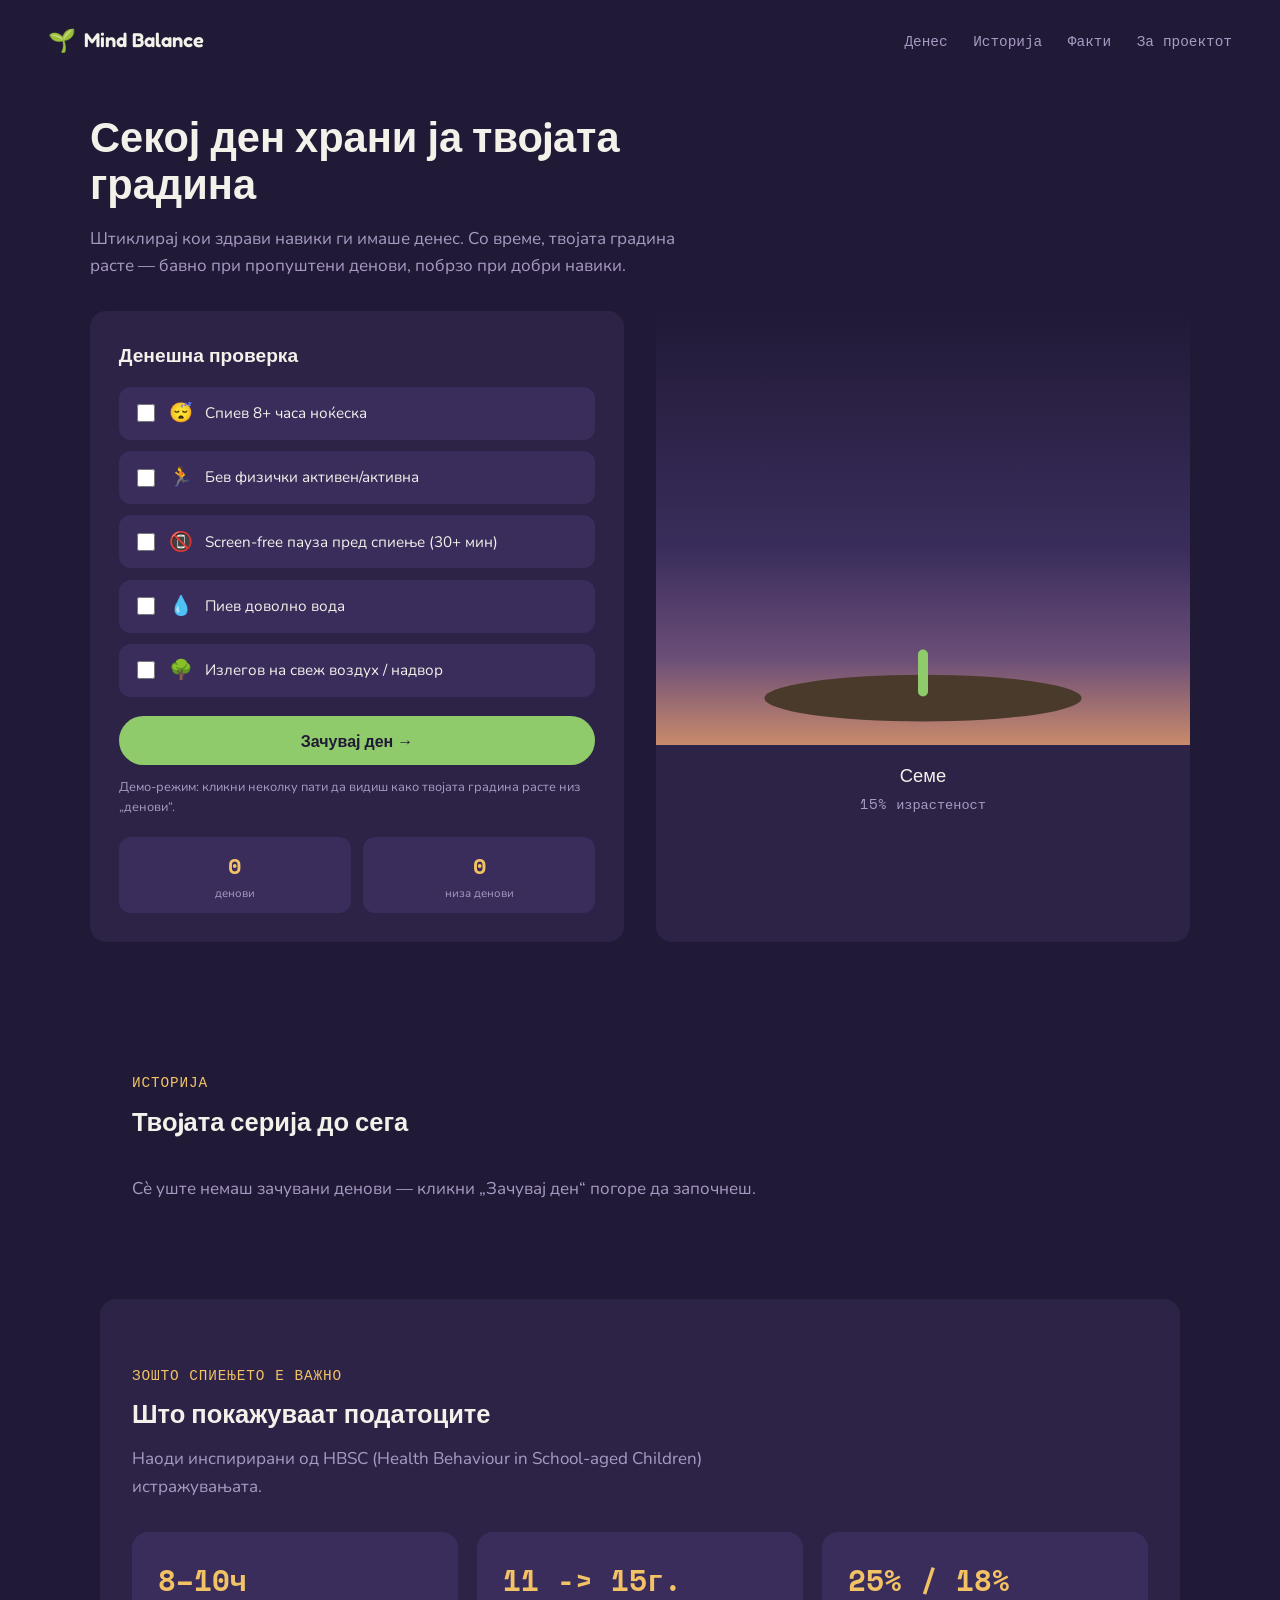
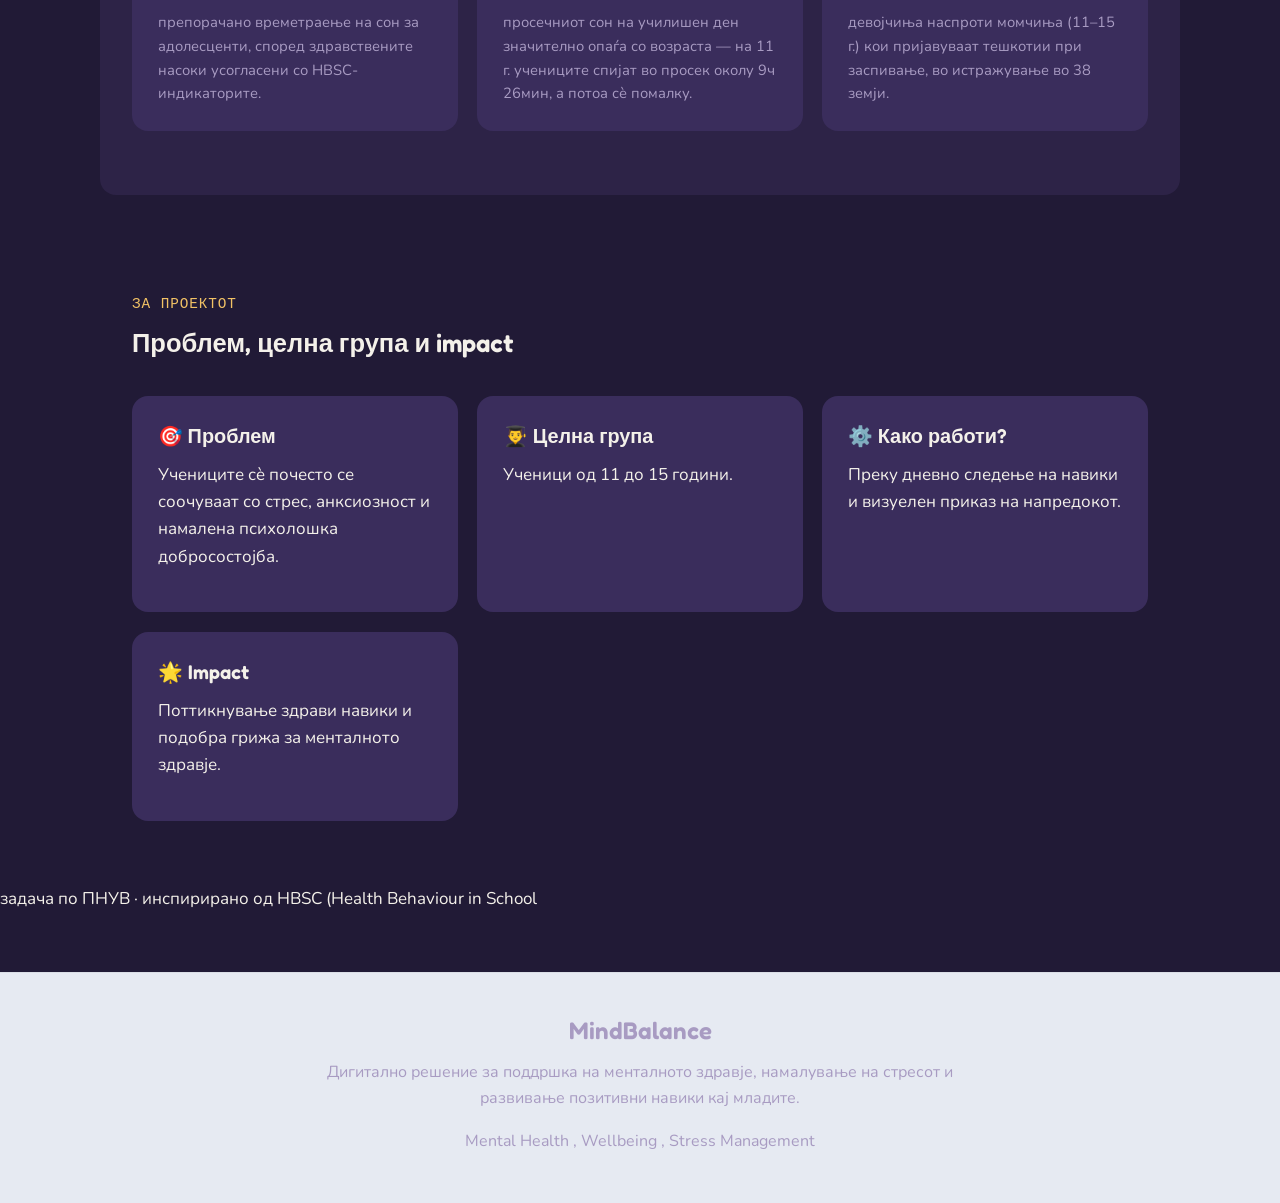
==== index.html @ 974d1cc6 "Initial commit" ====
<!DOCTYPE html>
<html lang="mk">
<head>
<meta charset="UTF-8">
<meta name="viewport" content="width=device-width, initial-scale=1.0">
<title>MindBalance — твоja градина на здрави навики</title>
<link rel="preconnect" href="https://fonts.googleapis.com">
<link rel="preconnect" href="https://fonts.gstatic.com" crossorigin>
<link href="https://fonts.googleapis.com/css2?family=Fredoka:wght@400;500;600;700&family=Nunito:wght@400;500;600;700&family=Space+Mono:wght@400;700&display=swap" rel="stylesheet">
<link rel="stylesheet" href="style.css">
</head>
<body>

<header class="topbar">
  <div class="topbar__brand">
    <span class="topbar__mark" aria-hidden="true">🌱</span>
    <span class="topbar__name">Mind Balance</span>
  </div>
  <nav class="topbar__nav" aria-label="Главна навигација">
    <a href="#denes">Денес</a>
    <a href="#istorija">Историја</a>
    <a href="#zaspienje">Факти</a>
      <a href="#proekt">За проектот</a>
  </nav>
</header>

<main>

  <!-- DAILY CHECK-IN + GARDEN -->
  <section class="app" id="denes">
    <div class="app__head">
      <h1>Секој ден храни ја твоjата градина</h1>
      <p class="app__lede">Штиклирај кои здрави навики ги имаше денес. Со време, твоjата градина расте — бавно при пропуштени денови, побрзо при добри навики.</p>
    </div>

    <div class="app__grid">

      <div class="checkin">
        <h2 class="checkin__title">Денешна проверка</h2>
        <ul class="habit-list">
          <li class="habit">
            <label>
              <input type="checkbox" data-habit="sleep">
              <span class="habit__icon">😴</span>
              <span class="habit__text">Спиев 8+ часа ноќеска</span>
            </label>
          </li>
          <li class="habit">
            <label>
              <input type="checkbox" data-habit="activity">
              <span class="habit__icon">🏃</span>
              <span class="habit__text">Бев физички активен/активна</span>
            </label>
          </li>
          <li class="habit">
            <label>
              <input type="checkbox" data-habit="screenfree">
              <span class="habit__icon">📵</span>
              <span class="habit__text">Screen-free пауза пред спиење (30+ мин)</span>
            </label>
          </li>
          <li class="habit">
            <label>
              <input type="checkbox" data-habit="water">
              <span class="habit__icon">💧</span>
              <span class="habit__text">Пиев доволно вода</span>
            </label>
          </li>
          <li class="habit">
            <label>
              <input type="checkbox" data-habit="outdoors">
              <span class="habit__icon">🌳</span>
              <span class="habit__text">Излегов на свеж воздух / надвор</span>
            </label>
          </li>
        </ul>

        <button class="btn btn--primary btn--wide" id="saveDayBtn">Зачувај ден →</button>
        <p class="checkin__hint">Демо-режим: кликни неколку пати да видиш како твоjата градина расте низ „денови“.</p>

        <div class="badges">
          <span class="badge"><span class="badge__num" id="dayCount">0</span><span class="badge__label">денови</span></span>
          <span class="badge"><span class="badge__num" id="streakCount">0</span><span class="badge__label">низа денови </span></span>
        </div>
      </div>

      <div class="garden-wrap">
        <div class="garden-sky">
          <svg id="gardenSvg" viewBox="0 0 320 260" role="img" aria-label="Илустрација на растечка градина според твоите навики">
            <ellipse cx="160" cy="232" rx="95" ry="14" class="garden-soil"/>
            <line x1="160" y1="228" x2="160" y2="80" id="stemLine" class="garden-stem"/>
            <g id="leaf1" class="garden-leaf">
              <path d="M160,170 C130,160 120,140 140,128 C155,140 160,155 160,170 Z" class="garden-leaf__shape"/>
            </g>
            <g id="leaf2" class="garden-leaf">
              <path d="M160,150 C190,140 200,120 180,108 C165,120 160,135 160,150 Z" class="garden-leaf__shape"/>
            </g>
            <g id="bud" class="garden-bud">
              <circle cx="160" cy="80" r="11" class="garden-bud__shape"/>
            </g>
            <g id="flower" class="garden-flower">
              <circle cx="160" cy="58" r="9" class="petal"/>
              <circle cx="178" cy="70" r="9" class="petal"/>
              <circle cx="172" cy="92" r="9" class="petal"/>
              <circle cx="148" cy="92" r="9" class="petal"/>
              <circle cx="142" cy="70" r="9" class="petal"/>
              <circle cx="160" cy="75" r="8" class="flower-center"/>
            </g>
          </svg>
        </div>
        <p class="garden-stage" id="gardenStage">Никулец</p>
        <p class="garden-pct"><span id="growthPct">15</span>% израстеност</p>
        <p class="garden-msg" id="gardenMsg"></p>
      </div>

    </div>
  </section>

  <!-- HISTORY -->
  <section class="panel" id="istorija">
    <div class="panel__head">
      <p class="eyebrow">Историја</p>
      <h2>Твоjата серија до сега</h2>
    </div>
    <p class="panel__sub" id="historyEmpty">Сѐ уште немаш зачувани денови — кликни „Зачувај ден“ погоре да започнеш.</p>
    <div class="history-strip" id="historyStrip" hidden></div>
  </section>

  <!-- SLEEP SCIENCE -->
  <section class="panel panel--dark" id="zaspienje">
    <div class="panel__head">
      <p class="eyebrow">Зошто спиењето е важно</p>
      <h2>Што покажуваат податоците</h2>
      <p class="panel__sub">Наоди инспирирани од HBSC (Health Behaviour in School-aged Children) истражувањата.</p>
    </div>
    <div class="stat-grid">
      <div class="stat-card">
        <span class="stat-card__num">8–10ч</span>
        <p class="stat-card__text">препорачано времетраење на сон за адолесценти, според здравствените насоки усогласени со HBSC-индикаторите.</p>
      </div>
      <div class="stat-card">
        <span class="stat-card__num">11 -> 15г.</span>
        <p class="stat-card__text">просечниот сон на училишен ден значително опаѓа со возраста — на 11 г. учениците спијат во просек околу 9ч 26мин, а потоа сѐ помалку.</p>
      </div>
      <div class="stat-card">
        <span class="stat-card__num">25% / 18%</span>
        <p class="stat-card__text">девојчиња наспроти момчиња (11–15 г.) кои пријавуваат тешкотии при заспивање, во истражување во 38 земји.</p>
      </div>
    </div>
  </section>

  <!-- ABOUT -->
  <section class="panel panel--about" id="proekt">
    <div class="panel__head">
      <p class="eyebrow">За проектот</p>
      <h2>Проблем, целна група и impact</h2>
    </div>
    <div>

        <div class="stat-grid">

            <div class="stat-card">
                <h3>🎯 Проблем</h3>
                <p>
                    Учениците сè почесто се соочуваат со стрес,
                    анксиозност и намалена психолошка добросостојба.
                </p>
            </div>

            <div class="stat-card">
                <h3>👨‍🎓 Целна група</h3>
                <p>
                    Ученици од 11 до 15 години.
                </p>
            </div>

            <div class="stat-card">
                <h3>⚙️ Како работи?</h3>
                <p>
                    Преку дневно следење на навики и визуелен
                    приказ на напредокот.
                </p>
            </div>

            <div class="stat-card">
                <h3>🌟 Impact</h3>
                <p>
                    Поттикнување здрави навики и подобра грижа
                    за менталното здравје.
                </p>
            </div>

        </div>
    </div>
  </section>

</main>

<!--<footer class="footer">-->
<!--  <p>Изработено како дополнителна задача по ПНУВ · инспирирано од HBSC (Health Behaviour in School-aged Children) · едукативен прототип, без чување податоци на сервер.</p>-->
<!--</footer>-->
задача по ПНУВ · инспирирано од HBSC (Health Behaviour in School
<footer class="footer">

    <h2>MindBalance</h2>

    <p>
        Дигитално решение за поддршка на менталното здравје,
        намалување на стресот и развивање позитивни навики кај младите.
    </p>

    <div class="footer-tags">
        <span>Mental Health , </span>
        <span>Wellbeing , </span>
        <span>Stress Management</span>
    </div>


</footer>

<script src="script.js"></script>
</body>
</html>
---- style.css ----
/* ============================================================
   Никни — design tokens
   ============================================================ */
:root{
  --ink:        #211A36;
  --surface:    #2D2347;
  --surface-2:  #3A2D5C;
  --green:      #8FCB6B;   /* growth */
  --gold:       #F2C265;   /* dawn / streak / water highlight */
  --pink:       #E991A8;   /* flower petals */
  --text:       #F4F1EA;
  --muted:      #A89BC2;

  --font-display: "Fredoka", sans-serif;
  --font-body:    "Nunito", sans-serif;
  --font-mono:    "Space Mono", monospace;

  --radius: 16px;
  --max-w: 1080px;
}

@media (prefers-reduced-motion: reduce){
  *{ animation-duration: 0.001ms !important; transition-duration: 0.001ms !important; }
}

*{ box-sizing: border-box; }
html{ scroll-behavior: smooth; }

body{
  margin:0;
  background: var(--ink);
  color: var(--text);
  font-family: var(--font-body);
  line-height: 1.6;
  font-size: 17px;
}

::selection{ background: var(--green); color: var(--ink); }
a{ color: var(--green); }

:focus-visible{
  outline: 2px solid var(--gold);
  outline-offset: 3px;
  border-radius: 4px;
}

h1,h2,h3{ font-family: var(--font-display); font-weight: 600; margin: 0 0 0.4em; }
p{ margin: 0 0 1em; color: var(--text); }

.eyebrow{
  font-family: var(--font-mono);
  font-size: 0.90rem;
  letter-spacing: 0.06em;
  text-transform: uppercase;
  color: var(--gold);
  margin: 0 0 0.6em;
}

/* ============================================================
   Topbar
   ============================================================ */
.topbar{
  display:flex; align-items:center; justify-content:space-between;
  padding: 1.4rem clamp(1.2rem, 4vw, 3rem);
  max-width: 1280px; margin: 0 auto;
}
.topbar__brand{ display:flex; align-items:center; gap:0.5rem; font-family: var(--font-display); font-weight:600; font-size:1.25rem; }
.topbar__mark{ font-size:1.4rem; }
.topbar__nav{ display:flex; gap: clamp(0.8rem, 2vw, 1.6rem); font-family: var(--font-mono); font-size: 0.90rem; }
.topbar__nav a{ color: var(--muted); text-decoration:none; }
.topbar__nav a:hover{ color: var(--text); }

/* ============================================================
   Buttons
   ============================================================ */
.btn{
  display:inline-flex; align-items:center; justify-content:center; gap:0.5rem;
  font-family: var(--font-display); font-weight:600; font-size: 1rem;
  padding: 0.85rem 1.6rem; border-radius: 999px; border: 1px solid transparent;
  cursor:pointer; text-decoration:none; transition: transform .15s ease, background .15s ease;
}
.btn--primary{ background: var(--green); color: var(--ink); }
.btn--primary:hover{ transform: translateY(-1px); background:#a3d984; }
.btn--wide{ width:100%; }

/* ============================================================
   App section (daily check-in dashboard — the page's main job)
   ============================================================ */
.app{
  max-width: 1180px; margin: 0 auto;
  padding: clamp(1rem, 4vw, 2rem) clamp(1.2rem, 4vw, 2.5rem) clamp(2.5rem, 5vw, 4rem);
}
.app__head{ max-width: 60ch; margin-bottom: 2rem; }
.app__head h1{ font-size: clamp(1.9rem, 4vw, 2.6rem); line-height:1.15; }
.app__lede{ color: var(--muted); }

.app__grid{
  display:grid; grid-template-columns: 1fr 1fr; gap: 2rem;
  align-items: stretch;
}

.checkin{
  background: var(--surface); border-radius: var(--radius);
  padding: 1.8rem; display:flex; flex-direction:column;
}
.checkin__title{ font-size: 1.2rem; margin-bottom: 1rem; }
.habit-list{ list-style:none; margin:0 0 1.2rem; padding:0; display:flex; flex-direction:column; gap:0.7rem; }
.habit label{
  display:flex; align-items:center; gap:0.7rem; cursor:pointer;
  background: var(--surface-2); padding: 0.7rem 0.9rem; border-radius: 12px;
  transition: background .15s ease;
}
.habit input[type="checkbox"]{ width:18px; height:18px; accent-color: var(--green); cursor:pointer; flex-shrink:0; }
.habit__icon{ font-size: 1.2rem; }
.habit__text{ font-size: 0.95rem; }
.habit:has(input:checked) label{ background: rgba(143,203,107,0.18); }

.checkin__hint{ font-size: 0.8rem; color: var(--muted); margin: 0.7rem 0 0; }

.badges{ display:flex; gap: 0.8rem; margin-top: 1.2rem; }
.badge{
  background: var(--surface-2); border-radius: 12px; padding: 0.7rem 1rem;
  display:flex; flex-direction:column; align-items:center; flex:1;
}
.badge__num{ font-family: var(--font-mono); font-size: 1.4rem; color: var(--gold); font-weight:700; }
.badge__label{ font-size: 0.72rem; color: var(--muted); }

/* ============================================================
   Garden visual (signature element)
   ============================================================ */
.garden-wrap{
  display:flex; flex-direction:column; align-items:center; text-align:center;
  border-radius: var(--radius); overflow:hidden; background: var(--surface);
}
.garden-sky{
  width:100%; aspect-ratio: 320/260;
  background: linear-gradient(180deg, #211A36 0%, #3A2D5C 55%, #6B4E78 80%, #C98A6B 100%);
  display:flex; align-items:flex-end; justify-content:center;
}
.garden-sky svg{ width: 100%; height: 100%; }
.garden-soil{ fill: #4A3A2C; }
.garden-stem{
  stroke: var(--green); stroke-width: 6; stroke-linecap: round;
  stroke-dasharray: 148; stroke-dashoffset: 148;
  transition: stroke-dashoffset 0.8s ease;
}
.garden-leaf{ opacity: 0; transform-origin: center; transition: opacity 0.6s ease; }
.garden-leaf__shape{ fill: var(--green); }
.garden-bud{ opacity: 0; transition: opacity 0.5s ease; }
.garden-bud__shape{ fill: #C9DDA0; }
.garden-flower{ opacity: 0; transition: opacity 0.6s ease; }
.petal{ fill: var(--pink); }
.flower-center{ fill: var(--gold); }

.garden-stage{ font-family: var(--font-display); font-size: 1.15rem; margin: 1rem 0 0.2rem; }
.garden-pct{ font-family: var(--font-mono); color: var(--muted); font-size: 0.85rem; margin: 0; }
.garden-msg{ font-size: 0.85rem; color: var(--gold); min-height: 1.4em; margin: 0.5rem 0 1.2rem; }

/* ============================================================
   Panels
   ============================================================ */
.panel{
  max-width: var(--max-w); margin: 0 auto;
  padding: clamp(2.5rem, 6vw, 4rem) clamp(1.2rem, 4vw, 2rem);
}
.panel--dark{ background: var(--surface); border-radius: var(--radius); margin: 1rem auto 2rem; }
.panel__head{ max-width: 60ch; margin-bottom: 2rem; }
.panel__sub{ color: var(--muted); }

/* ============================================================
   History strip
   ============================================================ */
.history-strip{ display:flex; flex-wrap:wrap; gap: 0.6rem; }
.history-dot{
  width: 44px; height: 44px; border-radius: 50%;
  display:flex; align-items:center; justify-content:center;
  font-family: var(--font-mono); font-size: 0.75rem; font-weight:700; color: var(--ink);
}
.history-dot--high{ background: var(--green); }
.history-dot--mid{ background: var(--gold); }
.history-dot--low{ background: var(--surface-2); color: var(--muted); }

/* ============================================================
   Sleep stats
   ============================================================ */
.stat-grid{ display:grid; grid-template-columns: repeat(3, 1fr); gap: 1.2rem; }
.stat-card{ background: var(--surface-2); border-radius: var(--radius); padding: 1.6rem; }
.stat-card__num{ display:block; font-family: var(--font-mono); font-size: 1.8rem; color: var(--gold); font-weight:700; }
.stat-card__text{ color: var(--muted); font-size: 0.92rem; margin: 0.5rem 0 0; }
.stat-card:hover {
    transform: translateY(-5px);
    background: var(--ink);
}
#proekt > div:nth-child(2) > div > div:nth-child(n):hover {
    transform: translateY(-5px);
    background: var(--muted);
}


/* ============================================================
   About
   ============================================================ */
.about-grid{ display:grid; grid-template-columns: repeat(2, 1fr); gap: 1.8rem 2.5rem; }
.about-grid h3{ font-size: 1.05rem; color: var(--green); }
.about-grid p{ color: var(--muted); }

/* ============================================================
   Footer
   ============================================================ */
.footer{
    text-align:center;
    padding: 2.4rem 1.2rem 3rem;
    font-size: 16px;
    color: var(--muted);
    background: #e6eaf2;
    margin-top: 60px;
    border-top: 1px solid rgba(0,0,0,0.05);
}

.footer h2 {
    color: var(--primary);
    margin-bottom: 10px;
}

.footer p {
    color: var(--muted);
    max-width: 700px;
    margin: auto;
}

.footer-tags {
    margin-top: 18px;
}

/* ============================================================
   Responsive
   ============================================================ */
@media (max-width: 860px){
  .app__grid{ grid-template-columns: 1fr; }
  .stat-grid{ grid-template-columns: 1fr; }
  .about-grid{ grid-template-columns: 1fr; }
  .topbar{ flex-direction:column; gap: 0.8rem; }
}
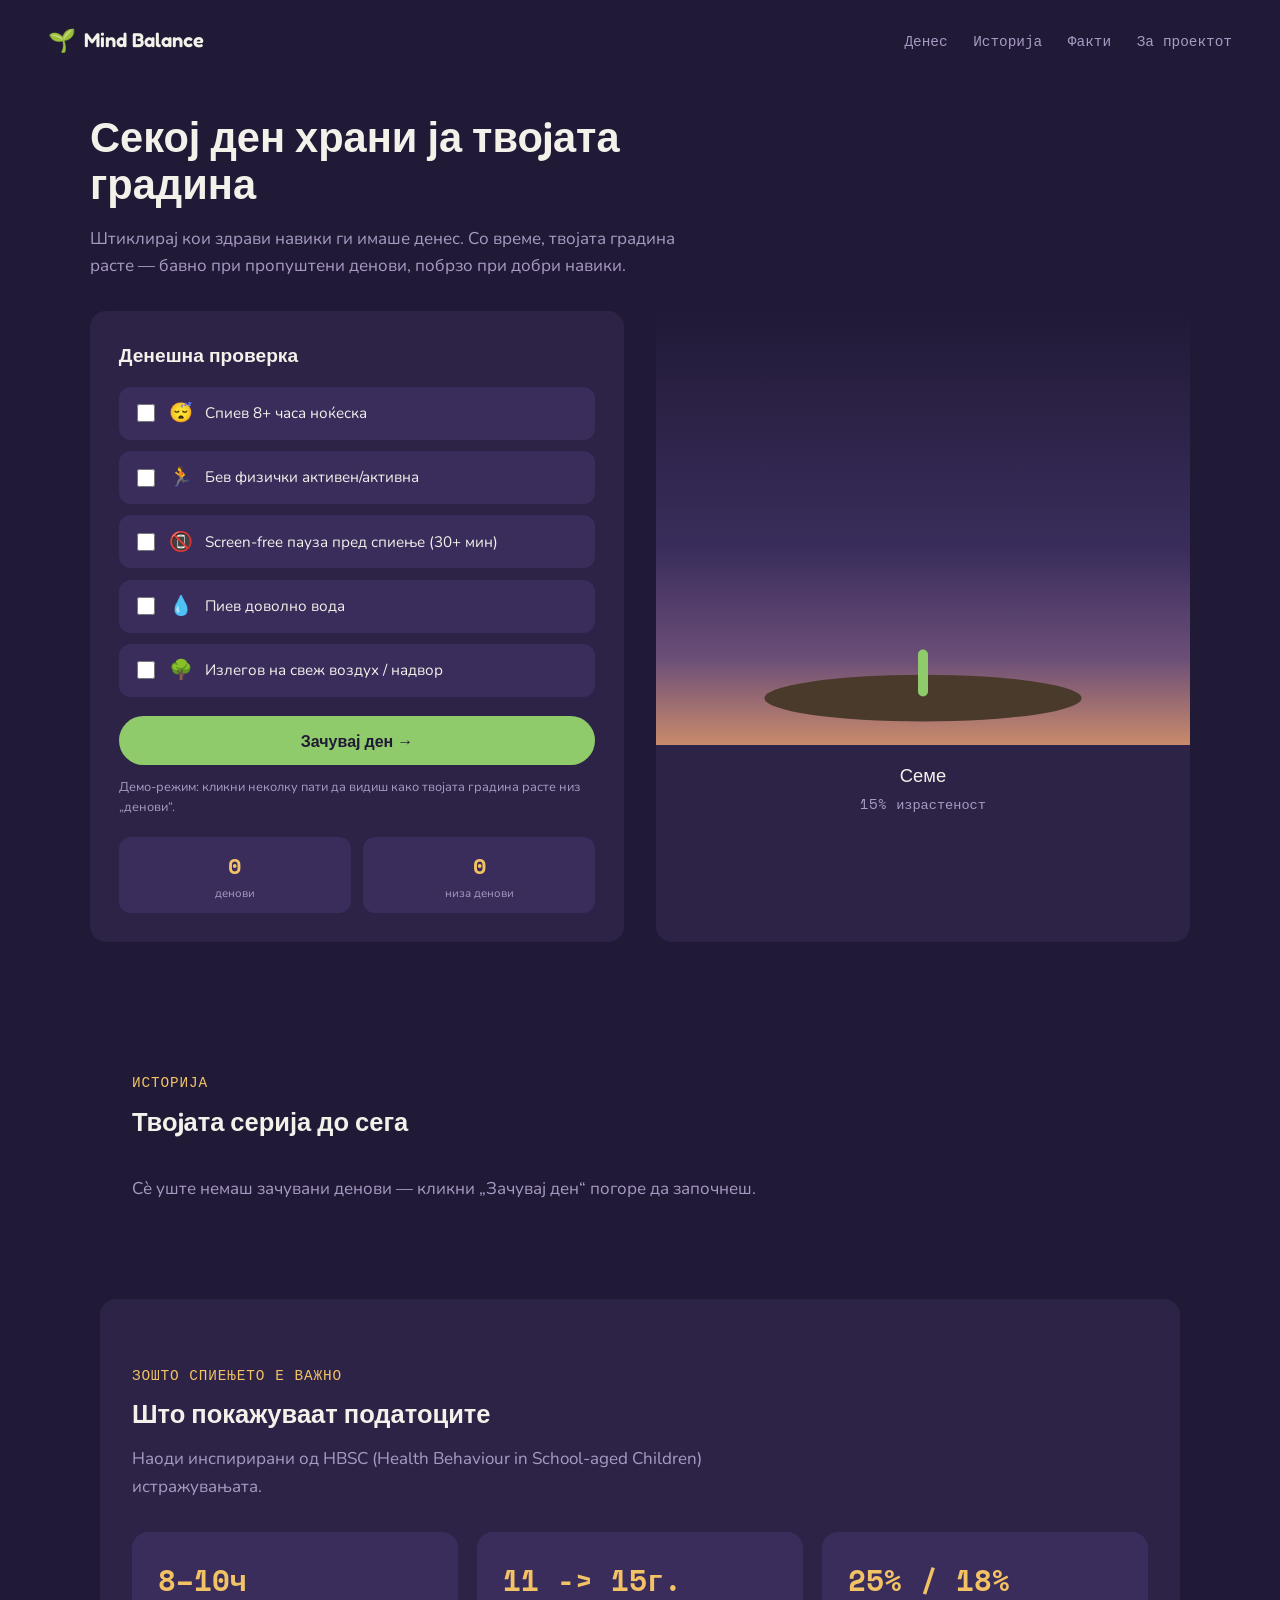
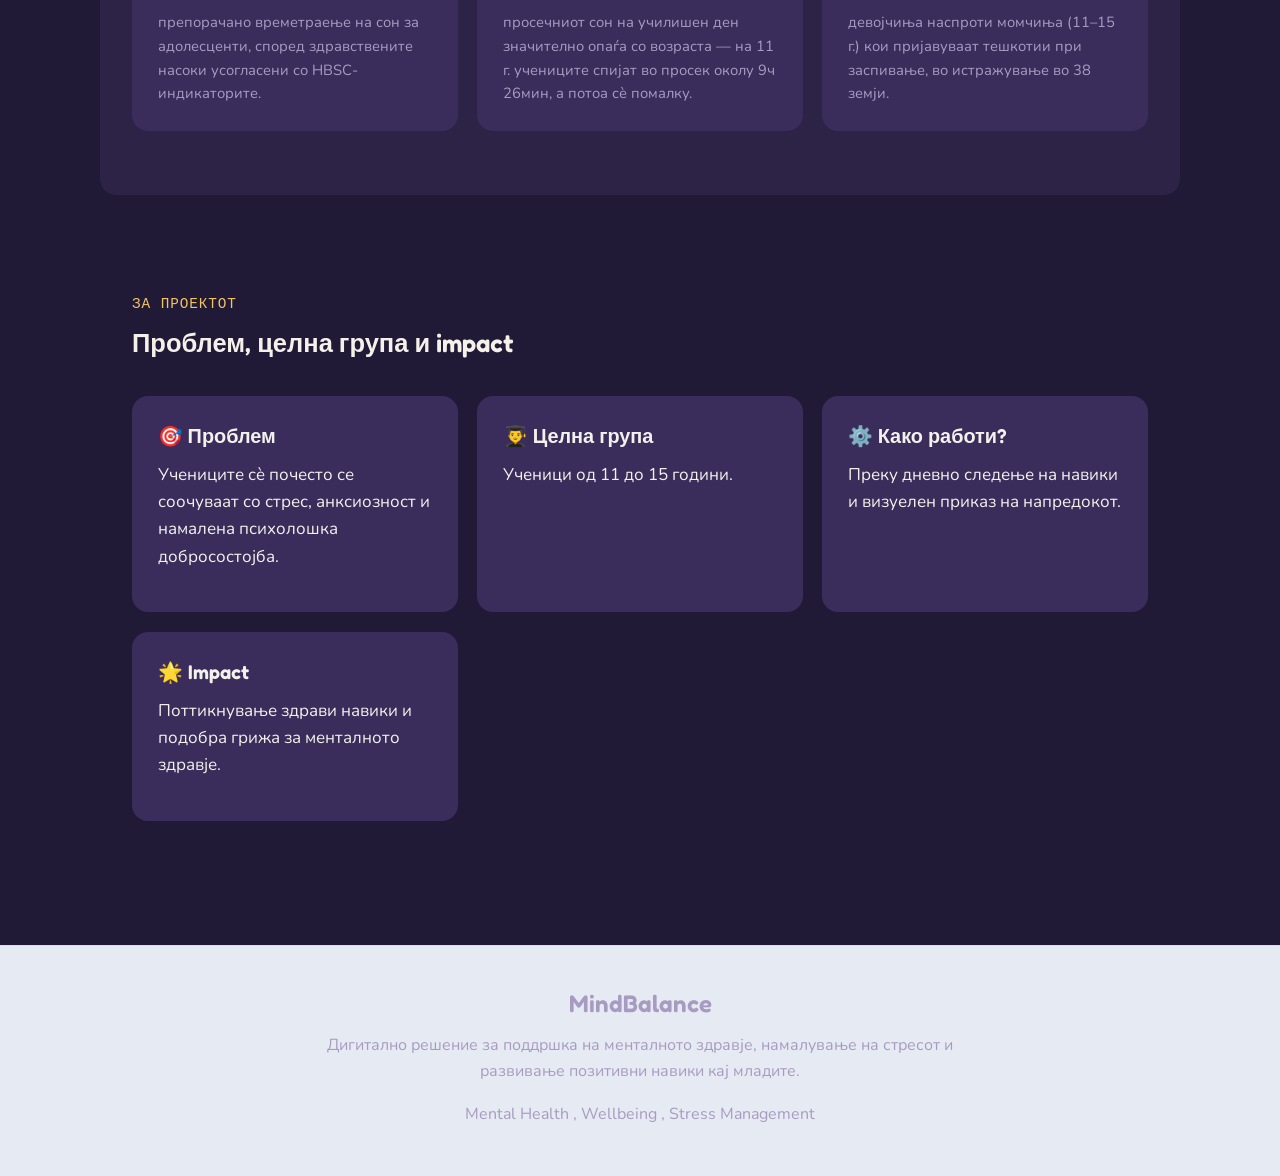
==== commit a069a0d5: "Changes" ====
--- a/index.html
+++ b/index.html
@@ -1,205 +1,205 @@
 <!DOCTYPE html>
 <html lang="mk">
 <head>
-<meta charset="UTF-8">
-<meta name="viewport" content="width=device-width, initial-scale=1.0">
-<title>MindBalance — твоja градина на здрави навики</title>
-<link rel="preconnect" href="https://fonts.googleapis.com">
-<link rel="preconnect" href="https://fonts.gstatic.com" crossorigin>
-<link href="https://fonts.googleapis.com/css2?family=Fredoka:wght@400;500;600;700&family=Nunito:wght@400;500;600;700&family=Space+Mono:wght@400;700&display=swap" rel="stylesheet">
-<link rel="stylesheet" href="style.css">
+    <meta charset="UTF-8">
+    <meta name="viewport" content="width=device-width, initial-scale=1.0">
+    <title>MindBalance — твоja градина на здрави навики</title>
+    <link rel="preconnect" href="https://fonts.googleapis.com">
+    <link rel="preconnect" href="https://fonts.gstatic.com" crossorigin>
+    <link href="https://fonts.googleapis.com/css2?family=Fredoka:wght@400;500;600;700&family=Nunito:wght@400;500;600;700&family=Space+Mono:wght@400;700&display=swap" rel="stylesheet">
+    <link rel="stylesheet" href="style.css">
 </head>
 <body>
 
 <header class="topbar">
-  <div class="topbar__brand">
-    <span class="topbar__mark" aria-hidden="true">🌱</span>
-    <span class="topbar__name">Mind Balance</span>
-  </div>
-  <nav class="topbar__nav" aria-label="Главна навигација">
-    <a href="#denes">Денес</a>
-    <a href="#istorija">Историја</a>
-    <a href="#zaspienje">Факти</a>
-      <a href="#proekt">За проектот</a>
-  </nav>
+    <div class="topbar__brand">
+        <span class="topbar__mark" aria-hidden="true">🌱</span>
+        <span class="topbar__name">Mind Balance</span>
+    </div>
+    <nav class="topbar__nav" aria-label="Главна навигација">
+        <a href="#denes">Денес</a>
+        <a href="#istorija">Историја</a>
+        <a href="#zaspienje">Факти</a>
+        <a href="#proekt">За проектот</a>
+    </nav>
 </header>
 
 <main>
 
-  <!-- DAILY CHECK-IN + GARDEN -->
-  <section class="app" id="denes">
-    <div class="app__head">
-      <h1>Секој ден храни ја твоjата градина</h1>
-      <p class="app__lede">Штиклирај кои здрави навики ги имаше денес. Со време, твоjата градина расте — бавно при пропуштени денови, побрзо при добри навики.</p>
-    </div>
-
-    <div class="app__grid">
-
-      <div class="checkin">
-        <h2 class="checkin__title">Денешна проверка</h2>
-        <ul class="habit-list">
-          <li class="habit">
-            <label>
-              <input type="checkbox" data-habit="sleep">
-              <span class="habit__icon">😴</span>
-              <span class="habit__text">Спиев 8+ часа ноќеска</span>
-            </label>
-          </li>
-          <li class="habit">
-            <label>
-              <input type="checkbox" data-habit="activity">
-              <span class="habit__icon">🏃</span>
-              <span class="habit__text">Бев физички активен/активна</span>
-            </label>
-          </li>
-          <li class="habit">
-            <label>
-              <input type="checkbox" data-habit="screenfree">
-              <span class="habit__icon">📵</span>
-              <span class="habit__text">Screen-free пауза пред спиење (30+ мин)</span>
-            </label>
-          </li>
-          <li class="habit">
-            <label>
-              <input type="checkbox" data-habit="water">
-              <span class="habit__icon">💧</span>
-              <span class="habit__text">Пиев доволно вода</span>
-            </label>
-          </li>
-          <li class="habit">
-            <label>
-              <input type="checkbox" data-habit="outdoors">
-              <span class="habit__icon">🌳</span>
-              <span class="habit__text">Излегов на свеж воздух / надвор</span>
-            </label>
-          </li>
-        </ul>
-
-        <button class="btn btn--primary btn--wide" id="saveDayBtn">Зачувај ден →</button>
-        <p class="checkin__hint">Демо-режим: кликни неколку пати да видиш како твоjата градина расте низ „денови“.</p>
-
-        <div class="badges">
-          <span class="badge"><span class="badge__num" id="dayCount">0</span><span class="badge__label">денови</span></span>
-          <span class="badge"><span class="badge__num" id="streakCount">0</span><span class="badge__label">низа денови </span></span>
-        </div>
-      </div>
-
-      <div class="garden-wrap">
-        <div class="garden-sky">
-          <svg id="gardenSvg" viewBox="0 0 320 260" role="img" aria-label="Илустрација на растечка градина според твоите навики">
-            <ellipse cx="160" cy="232" rx="95" ry="14" class="garden-soil"/>
-            <line x1="160" y1="228" x2="160" y2="80" id="stemLine" class="garden-stem"/>
-            <g id="leaf1" class="garden-leaf">
-              <path d="M160,170 C130,160 120,140 140,128 C155,140 160,155 160,170 Z" class="garden-leaf__shape"/>
-            </g>
-            <g id="leaf2" class="garden-leaf">
-              <path d="M160,150 C190,140 200,120 180,108 C165,120 160,135 160,150 Z" class="garden-leaf__shape"/>
-            </g>
-            <g id="bud" class="garden-bud">
-              <circle cx="160" cy="80" r="11" class="garden-bud__shape"/>
-            </g>
-            <g id="flower" class="garden-flower">
-              <circle cx="160" cy="58" r="9" class="petal"/>
-              <circle cx="178" cy="70" r="9" class="petal"/>
-              <circle cx="172" cy="92" r="9" class="petal"/>
-              <circle cx="148" cy="92" r="9" class="petal"/>
-              <circle cx="142" cy="70" r="9" class="petal"/>
-              <circle cx="160" cy="75" r="8" class="flower-center"/>
-            </g>
-          </svg>
-        </div>
-        <p class="garden-stage" id="gardenStage">Никулец</p>
-        <p class="garden-pct"><span id="growthPct">15</span>% израстеност</p>
-        <p class="garden-msg" id="gardenMsg"></p>
-      </div>
-
-    </div>
-  </section>
-
-  <!-- HISTORY -->
-  <section class="panel" id="istorija">
-    <div class="panel__head">
-      <p class="eyebrow">Историја</p>
-      <h2>Твоjата серија до сега</h2>
-    </div>
-    <p class="panel__sub" id="historyEmpty">Сѐ уште немаш зачувани денови — кликни „Зачувај ден“ погоре да започнеш.</p>
-    <div class="history-strip" id="historyStrip" hidden></div>
-  </section>
-
-  <!-- SLEEP SCIENCE -->
-  <section class="panel panel--dark" id="zaspienje">
-    <div class="panel__head">
-      <p class="eyebrow">Зошто спиењето е важно</p>
-      <h2>Што покажуваат податоците</h2>
-      <p class="panel__sub">Наоди инспирирани од HBSC (Health Behaviour in School-aged Children) истражувањата.</p>
-    </div>
-    <div class="stat-grid">
-      <div class="stat-card">
-        <span class="stat-card__num">8–10ч</span>
-        <p class="stat-card__text">препорачано времетраење на сон за адолесценти, според здравствените насоки усогласени со HBSC-индикаторите.</p>
-      </div>
-      <div class="stat-card">
-        <span class="stat-card__num">11 -> 15г.</span>
-        <p class="stat-card__text">просечниот сон на училишен ден значително опаѓа со возраста — на 11 г. учениците спијат во просек околу 9ч 26мин, а потоа сѐ помалку.</p>
-      </div>
-      <div class="stat-card">
-        <span class="stat-card__num">25% / 18%</span>
-        <p class="stat-card__text">девојчиња наспроти момчиња (11–15 г.) кои пријавуваат тешкотии при заспивање, во истражување во 38 земји.</p>
-      </div>
-    </div>
-  </section>
-
-  <!-- ABOUT -->
-  <section class="panel panel--about" id="proekt">
-    <div class="panel__head">
-      <p class="eyebrow">За проектот</p>
-      <h2>Проблем, целна група и impact</h2>
-    </div>
-    <div>
-
+    <!-- DAILY CHECK-IN + GARDEN -->
+    <section class="app" id="denes">
+        <div class="app__head">
+            <h1>Секој ден храни ја твоjата градина</h1>
+            <p class="app__lede">Штиклирај кои здрави навики ги имаше денес. Со време, твоjата градина расте — бавно при пропуштени денови, побрзо при добри навики.</p>
+        </div>
+
+        <div class="app__grid">
+
+            <div class="checkin">
+                <h2 class="checkin__title">Денешна проверка</h2>
+                <ul class="habit-list">
+                    <li class="habit">
+                        <label>
+                            <input type="checkbox" data-habit="sleep">
+                            <span class="habit__icon">😴</span>
+                            <span class="habit__text">Спиев 8+ часа ноќеска</span>
+                        </label>
+                    </li>
+                    <li class="habit">
+                        <label>
+                            <input type="checkbox" data-habit="activity">
+                            <span class="habit__icon">🏃</span>
+                            <span class="habit__text">Бев физички активен/активна</span>
+                        </label>
+                    </li>
+                    <li class="habit">
+                        <label>
+                            <input type="checkbox" data-habit="screenfree">
+                            <span class="habit__icon">📵</span>
+                            <span class="habit__text">Screen-free пауза пред спиење (30+ мин)</span>
+                        </label>
+                    </li>
+                    <li class="habit">
+                        <label>
+                            <input type="checkbox" data-habit="water">
+                            <span class="habit__icon">💧</span>
+                            <span class="habit__text">Пиев доволно вода</span>
+                        </label>
+                    </li>
+                    <li class="habit">
+                        <label>
+                            <input type="checkbox" data-habit="outdoors">
+                            <span class="habit__icon">🌳</span>
+                            <span class="habit__text">Излегов на свеж воздух / надвор</span>
+                        </label>
+                    </li>
+                </ul>
+
+                <button class="btn btn--primary btn--wide" id="saveDayBtn">Зачувај ден →</button>
+                <p class="checkin__hint">Демо-режим: кликни неколку пати да видиш како твоjата градина расте низ „денови“.</p>
+
+                <div class="badges">
+                    <span class="badge"><span class="badge__num" id="dayCount">0</span><span class="badge__label">денови</span></span>
+                    <span class="badge"><span class="badge__num" id="streakCount">0</span><span class="badge__label">низа денови </span></span>
+                </div>
+            </div>
+
+            <div class="garden-wrap">
+                <div class="garden-sky">
+                    <svg id="gardenSvg" viewBox="0 0 320 260" role="img" aria-label="Илустрација на растечка градина според твоите навики">
+                        <ellipse cx="160" cy="232" rx="95" ry="14" class="garden-soil"/>
+                        <line x1="160" y1="228" x2="160" y2="80" id="stemLine" class="garden-stem"/>
+                        <g id="leaf1" class="garden-leaf">
+                            <path d="M160,170 C130,160 120,140 140,128 C155,140 160,155 160,170 Z" class="garden-leaf__shape"/>
+                        </g>
+                        <g id="leaf2" class="garden-leaf">
+                            <path d="M160,150 C190,140 200,120 180,108 C165,120 160,135 160,150 Z" class="garden-leaf__shape"/>
+                        </g>
+                        <g id="bud" class="garden-bud">
+                            <circle cx="160" cy="80" r="11" class="garden-bud__shape"/>
+                        </g>
+                        <g id="flower" class="garden-flower">
+                            <circle cx="160" cy="58" r="9" class="petal"/>
+                            <circle cx="178" cy="70" r="9" class="petal"/>
+                            <circle cx="172" cy="92" r="9" class="petal"/>
+                            <circle cx="148" cy="92" r="9" class="petal"/>
+                            <circle cx="142" cy="70" r="9" class="petal"/>
+                            <circle cx="160" cy="75" r="8" class="flower-center"/>
+                        </g>
+                    </svg>
+                </div>
+                <p class="garden-stage" id="gardenStage">Никулец</p>
+                <p class="garden-pct"><span id="growthPct">15</span>% израстеност</p>
+                <p class="garden-msg" id="gardenMsg"></p>
+            </div>
+
+        </div>
+    </section>
+
+    <!-- HISTORY -->
+    <section class="panel" id="istorija">
+        <div class="panel__head">
+            <p class="eyebrow">Историја</p>
+            <h2>Твоjата серија до сега</h2>
+        </div>
+        <p class="panel__sub" id="historyEmpty">Сѐ уште немаш зачувани денови — кликни „Зачувај ден“ погоре да започнеш.</p>
+        <div class="history-strip" id="historyStrip" hidden></div>
+    </section>
+
+    <!-- SLEEP SCIENCE -->
+    <section class="panel panel--dark" id="zaspienje">
+        <div class="panel__head">
+            <p class="eyebrow">Зошто спиењето е важно</p>
+            <h2>Што покажуваат податоците</h2>
+            <p class="panel__sub">Наоди инспирирани од HBSC (Health Behaviour in School-aged Children) истражувањата.</p>
+        </div>
         <div class="stat-grid">
-
             <div class="stat-card">
-                <h3>🎯 Проблем</h3>
-                <p>
-                    Учениците сè почесто се соочуваат со стрес,
-                    анксиозност и намалена психолошка добросостојба.
-                </p>
-            </div>
-
+                <span class="stat-card__num">8–10ч</span>
+                <p class="stat-card__text">препорачано времетраење на сон за адолесценти, според здравствените насоки усогласени со HBSC-индикаторите.</p>
+            </div>
             <div class="stat-card">
-                <h3>👨‍🎓 Целна група</h3>
-                <p>
-                    Ученици од 11 до 15 години.
-                </p>
-            </div>
-
+                <span class="stat-card__num">11 -> 15г.</span>
+                <p class="stat-card__text">просечниот сон на училишен ден значително опаѓа со возраста — на 11 г. учениците спијат во просек околу 9ч 26мин, а потоа сѐ помалку.</p>
+            </div>
             <div class="stat-card">
-                <h3>⚙️ Како работи?</h3>
-                <p>
-                    Преку дневно следење на навики и визуелен
-                    приказ на напредокот.
-                </p>
-            </div>
-
-            <div class="stat-card">
-                <h3>🌟 Impact</h3>
-                <p>
-                    Поттикнување здрави навики и подобра грижа
-                    за менталното здравје.
-                </p>
-            </div>
-
-        </div>
-    </div>
-  </section>
+                <span class="stat-card__num">25% / 18%</span>
+                <p class="stat-card__text">девојчиња наспроти момчиња (11–15 г.) кои пријавуваат тешкотии при заспивање, во истражување во 38 земји.</p>
+            </div>
+        </div>
+    </section>
+
+    <!-- ABOUT -->
+    <section class="panel panel--about" id="proekt">
+        <div class="panel__head">
+            <p class="eyebrow">За проектот</p>
+            <h2>Проблем, целна група и impact</h2>
+        </div>
+        <div>
+
+            <div class="stat-grid">
+
+                <div class="stat-card">
+                    <h3>🎯 Проблем</h3>
+                    <p>
+                        Учениците сè почесто се соочуваат со стрес,
+                        анксиозност и намалена психолошка добросостојба.
+                    </p>
+                </div>
+
+                <div class="stat-card">
+                    <h3>👨‍🎓 Целна група</h3>
+                    <p>
+                        Ученици од 11 до 15 години.
+                    </p>
+                </div>
+
+                <div class="stat-card">
+                    <h3>⚙️ Како работи?</h3>
+                    <p>
+                        Преку дневно следење на навики и визуелен
+                        приказ на напредокот.
+                    </p>
+                </div>
+
+                <div class="stat-card">
+                    <h3>🌟 Impact</h3>
+                    <p>
+                        Поттикнување здрави навики и подобра грижа
+                        за менталното здравје.
+                    </p>
+                </div>
+
+            </div>
+        </div>
+    </section>
 
 </main>
 
 <!--<footer class="footer">-->
 <!--  <p>Изработено како дополнителна задача по ПНУВ · инспирирано од HBSC (Health Behaviour in School-aged Children) · едукативен прототип, без чување податоци на сервер.</p>-->
 <!--</footer>-->
-задача по ПНУВ · инспирирано од HBSC (Health Behaviour in School
+
 <footer class="footer">
 
     <h2>MindBalance</h2>
